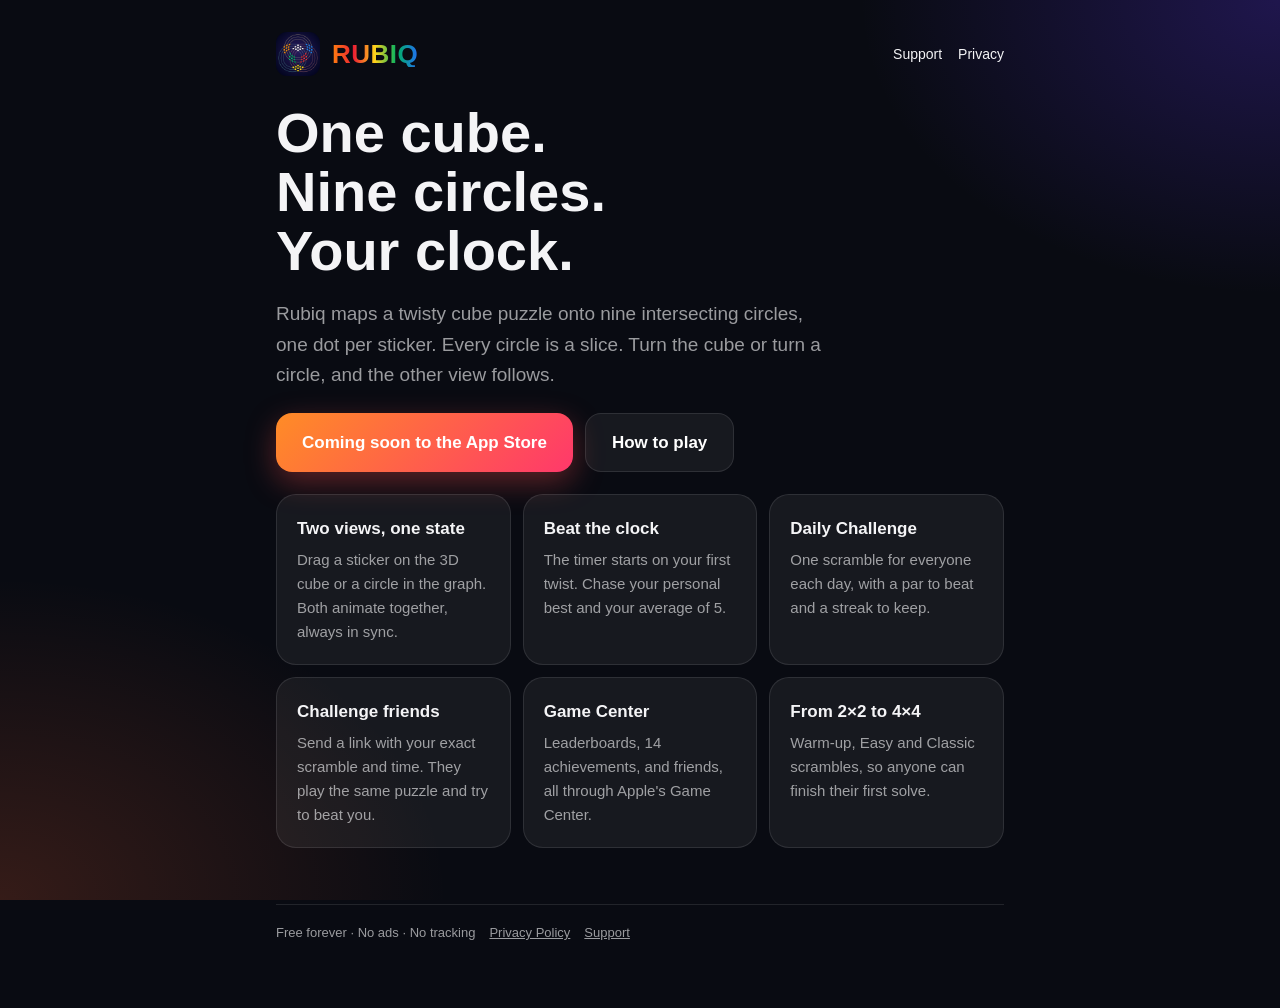
==== index.html @ 7705ba24 "Rubiq website: landing, privacy, support, challenge links, universal links Co-Authored-By: Claude Op" ====
<!doctype html>
<html lang="en">
<head>
  <meta charset="utf-8">
  <meta name="viewport" content="width=device-width, initial-scale=1">
  <title>Rubiq: Cube &amp; Circles</title>
  <meta name="description" content="A twisty cube puzzle mapped onto 9 intersecting circles. Turn the cube or the circles, beat the clock, challenge friends. Free, no ads.">
  <meta property="og:title" content="Rubiq: Cube & Circles">
  <meta property="og:description" content="One cube. Nine circles. Your clock. Free, no ads.">
  <meta property="og:image" content="https://rubiq-game.pages.dev/img/icon-512.png">
  <meta name="theme-color" content="#090b12">
  <link rel="icon" href="/img/favicon-32.png">
  <link rel="apple-touch-icon" href="/img/apple-touch-icon.png">
  <link rel="stylesheet" href="/style.css">
</head>
<body>
  <div class="wrap">
    <header class="top">
      <a href="/"><img src="/img/icon-512.png" alt=""><span class="brand">RUBIQ</span></a>
      <nav><a href="/support">Support</a><a href="/privacy">Privacy</a></nav>
    </header>

    <h1>One cube.<br>Nine circles.<br>Your clock.</h1>
    <p class="lede">Rubiq maps a twisty cube puzzle onto nine intersecting circles, one dot per sticker. Every circle is a slice. Turn the cube or turn a circle, and the other view follows.</p>

    <div class="actions">
      <a class="btn hot" id="store" href="#">Download on the App Store</a>
      <a class="btn ghost" href="/support">How to play</a>
    </div>

    <img class="hero-img" src="/img/screen-game.png" alt="Rubiq game screen showing the circle graph above a 3D cube" onerror="this.remove()">

    <div class="grid">
      <div class="card"><h3>Two views, one state</h3><p>Drag a sticker on the 3D cube or a circle in the graph. Both animate together, always in sync.</p></div>
      <div class="card"><h3>Beat the clock</h3><p>The timer starts on your first twist. Chase your personal best and your average of 5.</p></div>
      <div class="card"><h3>Daily Challenge</h3><p>One scramble for everyone each day, with a par to beat and a streak to keep.</p></div>
      <div class="card"><h3>Challenge friends</h3><p>Send a link with your exact scramble and time. They play the same puzzle and try to beat you.</p></div>
      <div class="card"><h3>Game Center</h3><p>Leaderboards, 14 achievements, and friends, all through Apple's Game Center.</p></div>
      <div class="card"><h3>From 2×2 to 4×4</h3><p>Warm-up, Easy and Classic scrambles, so anyone can finish their first solve.</p></div>
    </div>

    <footer>
      <span>Free forever · No ads · No tracking</span>
      <a href="/privacy">Privacy Policy</a>
      <a href="/support">Support</a>
    </footer>
  </div>
  <script src="/config.js"></script>
  <script>
    const store = document.getElementById("store");
    if (window.RUBIQ.APP_STORE_URL) { store.href = window.RUBIQ.APP_STORE_URL; }
    else { store.textContent = "Coming soon to the App Store"; store.removeAttribute("href"); }
  </script>
</body>
</html>
---- style.css ----
:root {
  --bg: #090b12;
  --card: rgba(255, 255, 255, 0.06);
  --stroke: rgba(255, 255, 255, 0.1);
  --text: #f4f4f6;
  --muted: rgba(244, 244, 246, 0.62);
  --hot: linear-gradient(135deg, #ff8c26, #ff386b);
  --cool: linear-gradient(135deg, #408cff, #734dff);
  --logo: linear-gradient(90deg, #ff800f, #eb1f33, #ffd41a, #00b361, #216ef5);
}
* { box-sizing: border-box; }
html { -webkit-text-size-adjust: 100%; }
body {
  margin: 0;
  background:
    radial-gradient(600px 420px at 100% 0%, rgba(89, 51, 230, 0.28), transparent 70%),
    radial-gradient(640px 460px at 0% 100%, rgba(255, 102, 51, 0.18), transparent 70%),
    var(--bg);
  background-attachment: fixed;
  color: var(--text);
  font: 16px/1.6 -apple-system, BlinkMacSystemFont, "SF Pro Text", "Segoe UI", Roboto, sans-serif;
  min-height: 100vh;
}
a { color: #7fb0ff; }
.wrap { max-width: 760px; margin: 0 auto; padding: 32px 16px 64px; }
header.top { display: flex; align-items: center; gap: 12px; margin-bottom: 28px; }
header.top img { width: 44px; height: 44px; border-radius: 11px; }
header.top a { text-decoration: none; color: inherit; display: flex; align-items: center; gap: 12px; }
.brand { font: 900 26px/1 ui-rounded, "SF Pro Rounded", -apple-system, sans-serif; background: var(--logo); -webkit-background-clip: text; background-clip: text; color: transparent; letter-spacing: 0.5px; }
nav { margin-left: auto; display: flex; gap: 16px; font-size: 14px; }
nav a { color: var(--muted); text-decoration: none; }
nav a:hover { color: var(--text); }
h1 { font: 900 clamp(34px, 7vw, 56px)/1.05 ui-rounded, "SF Pro Rounded", -apple-system, sans-serif; margin: 8px 0 14px; }
h2 { font: 800 22px/1.25 ui-rounded, "SF Pro Rounded", -apple-system, sans-serif; margin: 36px 0 10px; }
h3 { font-size: 17px; margin: 22px 0 6px; }
p, li { color: var(--muted); }
strong { color: var(--text); }
.lede { font-size: 19px; color: var(--muted); max-width: 560px; }
.card { background: var(--card); border: 1px solid var(--stroke); border-radius: 20px; padding: 20px; }
.grid { display: grid; grid-template-columns: repeat(auto-fit, minmax(210px, 1fr)); gap: 12px; margin-top: 18px; }
.grid .card h3 { margin-top: 0; color: var(--text); }
.grid .card p { margin: 0; font-size: 15px; }
.btn { display: inline-flex; align-items: center; justify-content: center; gap: 8px; padding: 15px 26px; border-radius: 16px; font-weight: 800; font-size: 17px; text-decoration: none; color: #fff; border: 0; cursor: pointer; }
.btn.hot { background: var(--hot); box-shadow: 0 10px 30px rgba(255, 77, 77, 0.35); }
.btn.cool { background: var(--cool); }
.btn.ghost { background: var(--card); border: 1px solid var(--stroke); }
.actions { display: flex; flex-wrap: wrap; gap: 12px; margin: 22px 0; }
.hero-img { width: 100%; max-width: 360px; display: block; margin: 26px auto 0; border-radius: 28px; }
footer { margin-top: 56px; padding-top: 18px; border-top: 1px solid var(--stroke); font-size: 13px; color: var(--muted); display: flex; flex-wrap: wrap; gap: 14px; }
footer a { color: var(--muted); }
.time { font: 800 clamp(44px, 12vw, 72px)/1 ui-monospace, "SF Mono", Menlo, monospace; margin: 8px 0; }
.pill { display: inline-block; padding: 5px 12px; border-radius: 999px; background: var(--hot); color: #fff; font-weight: 800; font-size: 13px; }
.muted { color: var(--muted); }
details { background: var(--card); border: 1px solid var(--stroke); border-radius: 14px; padding: 12px 16px; margin: 10px 0; }
summary { cursor: pointer; font-weight: 700; color: var(--text); }
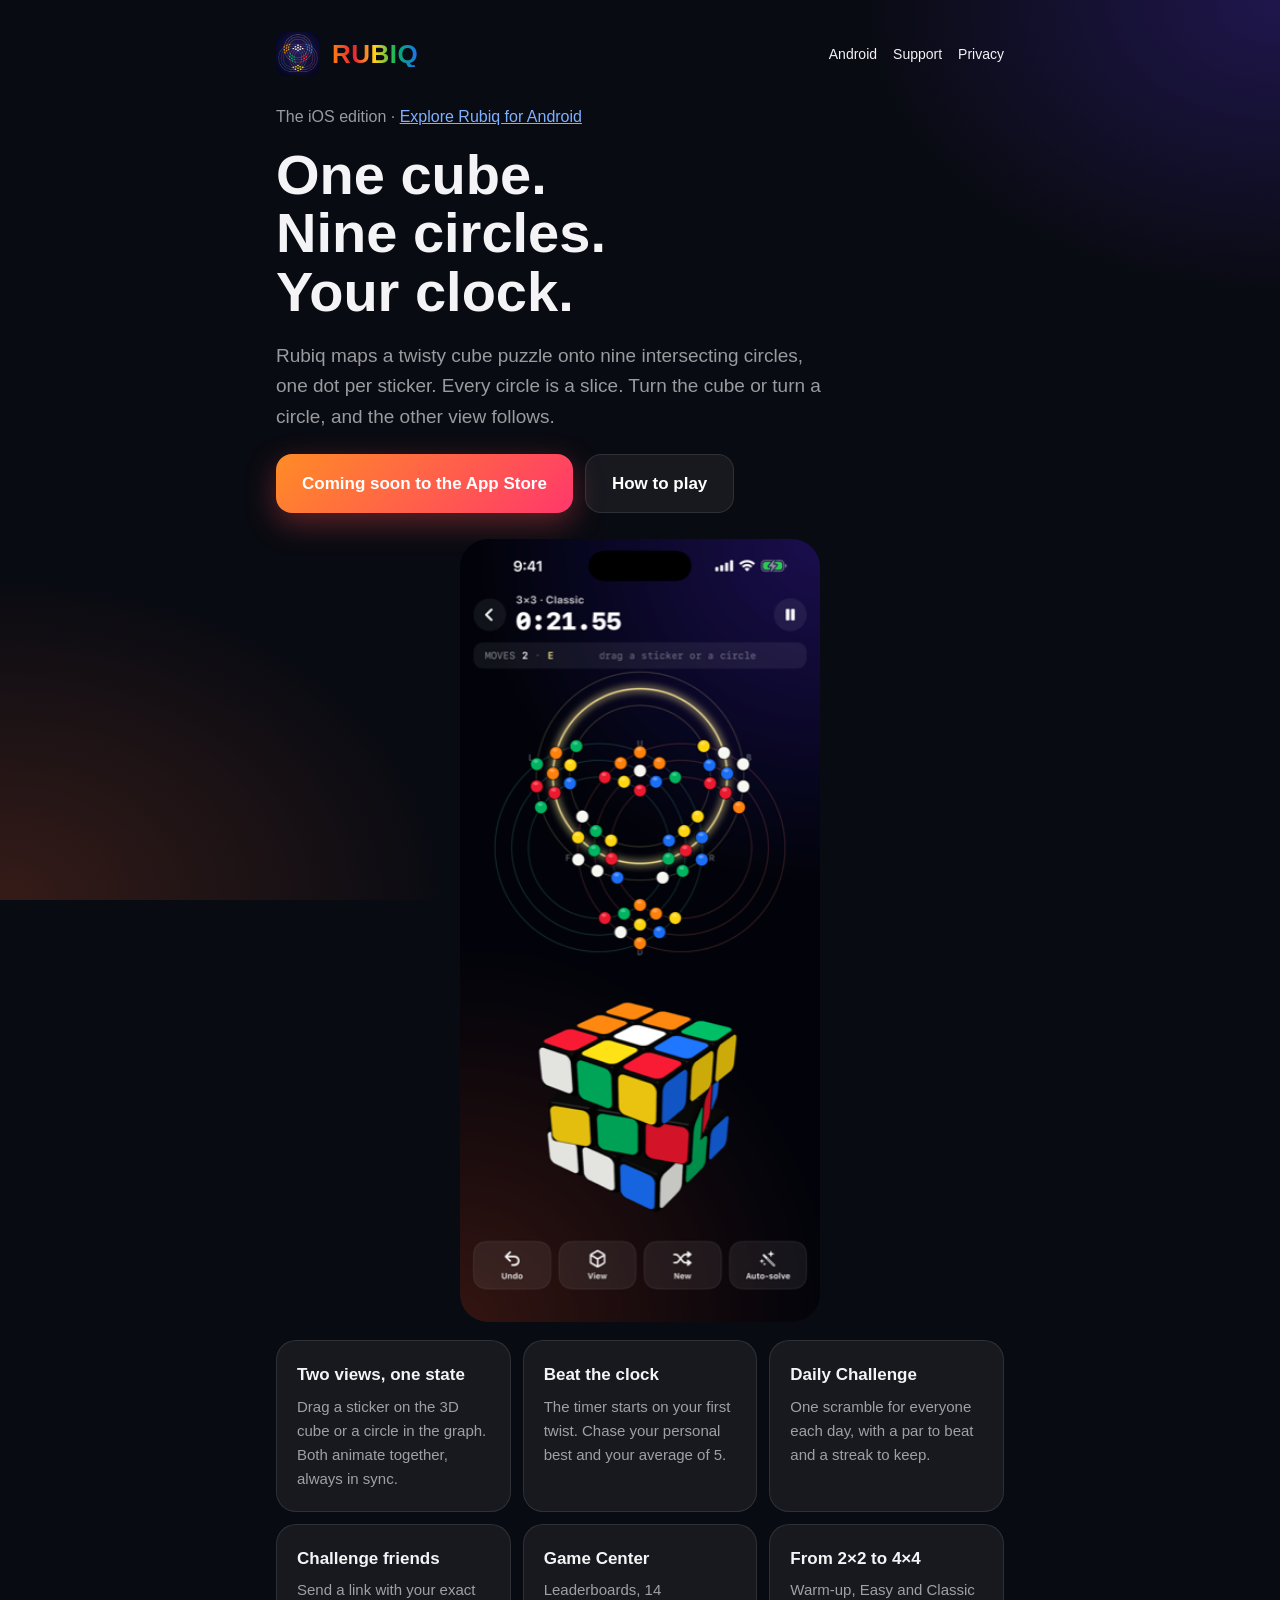
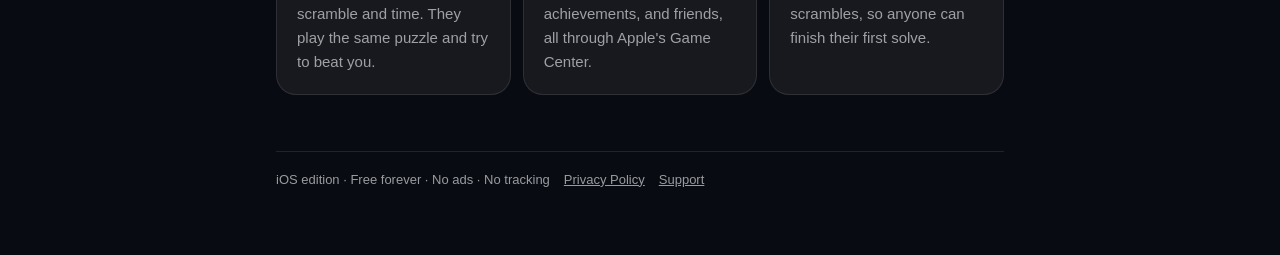
==== commit 4a86a146: "Android edition pages, app-ads.txt and cross-links (already deployed) Co-Authored-By: Claude Opus 5." ====
--- a/index.html
+++ b/index.html
@@ -4,10 +4,10 @@
   <meta charset="utf-8">
   <meta name="viewport" content="width=device-width, initial-scale=1">
   <title>Rubiq: Cube &amp; Circles</title>
-  <meta name="description" content="A twisty cube puzzle mapped onto 9 intersecting circles. Turn the cube or the circles, beat the clock, challenge friends. Free, no ads.">
+  <meta name="description" content="A twisty cube puzzle mapped onto 9 intersecting circles. Turn the cube or the circles, beat the clock, challenge friends. Free on iOS, no ads.">
   <meta property="og:title" content="Rubiq: Cube & Circles">
-  <meta property="og:description" content="One cube. Nine circles. Your clock. Free, no ads.">
-  <meta property="og:image" content="https://rubiq-game.pages.dev/img/icon-512.png">
+  <meta property="og:description" content="One cube. Nine circles. Your clock. Free on iOS, no ads.">
+  <meta property="og:image" content="https://rubiq.crabfish.dev/img/icon-512.png">
   <meta name="theme-color" content="#090b12">
   <link rel="icon" href="/img/favicon-32.png">
   <link rel="apple-touch-icon" href="/img/apple-touch-icon.png">
@@ -17,9 +17,10 @@
   <div class="wrap">
     <header class="top">
       <a href="/"><img src="/img/icon-512.png" alt=""><span class="brand">RUBIQ</span></a>
-      <nav><a href="/support">Support</a><a href="/privacy">Privacy</a></nav>
+      <nav aria-label="Main navigation"><a href="/android/">Android</a><a href="/support">Support</a><a href="/privacy">Privacy</a></nav>
     </header>
 
+    <p class="muted">The iOS edition · <a href="/android/">Explore Rubiq for Android</a></p>
     <h1>One cube.<br>Nine circles.<br>Your clock.</h1>
     <p class="lede">Rubiq maps a twisty cube puzzle onto nine intersecting circles, one dot per sticker. Every circle is a slice. Turn the cube or turn a circle, and the other view follows.</p>
 
@@ -40,7 +41,7 @@
     </div>
 
     <footer>
-      <span>Free forever · No ads · No tracking</span>
+      <span>iOS edition · Free forever · No ads · No tracking</span>
       <a href="/privacy">Privacy Policy</a>
       <a href="/support">Support</a>
     </footer>
--- a/style.css
+++ b/style.css
@@ -23,7 +23,7 @@
 }
 a { color: #7fb0ff; }
 .wrap { max-width: 760px; margin: 0 auto; padding: 32px 16px 64px; }
-header.top { display: flex; align-items: center; gap: 12px; margin-bottom: 28px; }
+header.top { display: flex; flex-wrap: wrap; align-items: center; gap: 12px; margin-bottom: 28px; }
 header.top img { width: 44px; height: 44px; border-radius: 11px; }
 header.top a { text-decoration: none; color: inherit; display: flex; align-items: center; gap: 12px; }
 .brand { font: 900 26px/1 ui-rounded, "SF Pro Rounded", -apple-system, sans-serif; background: var(--logo); -webkit-background-clip: text; background-clip: text; color: transparent; letter-spacing: 0.5px; }
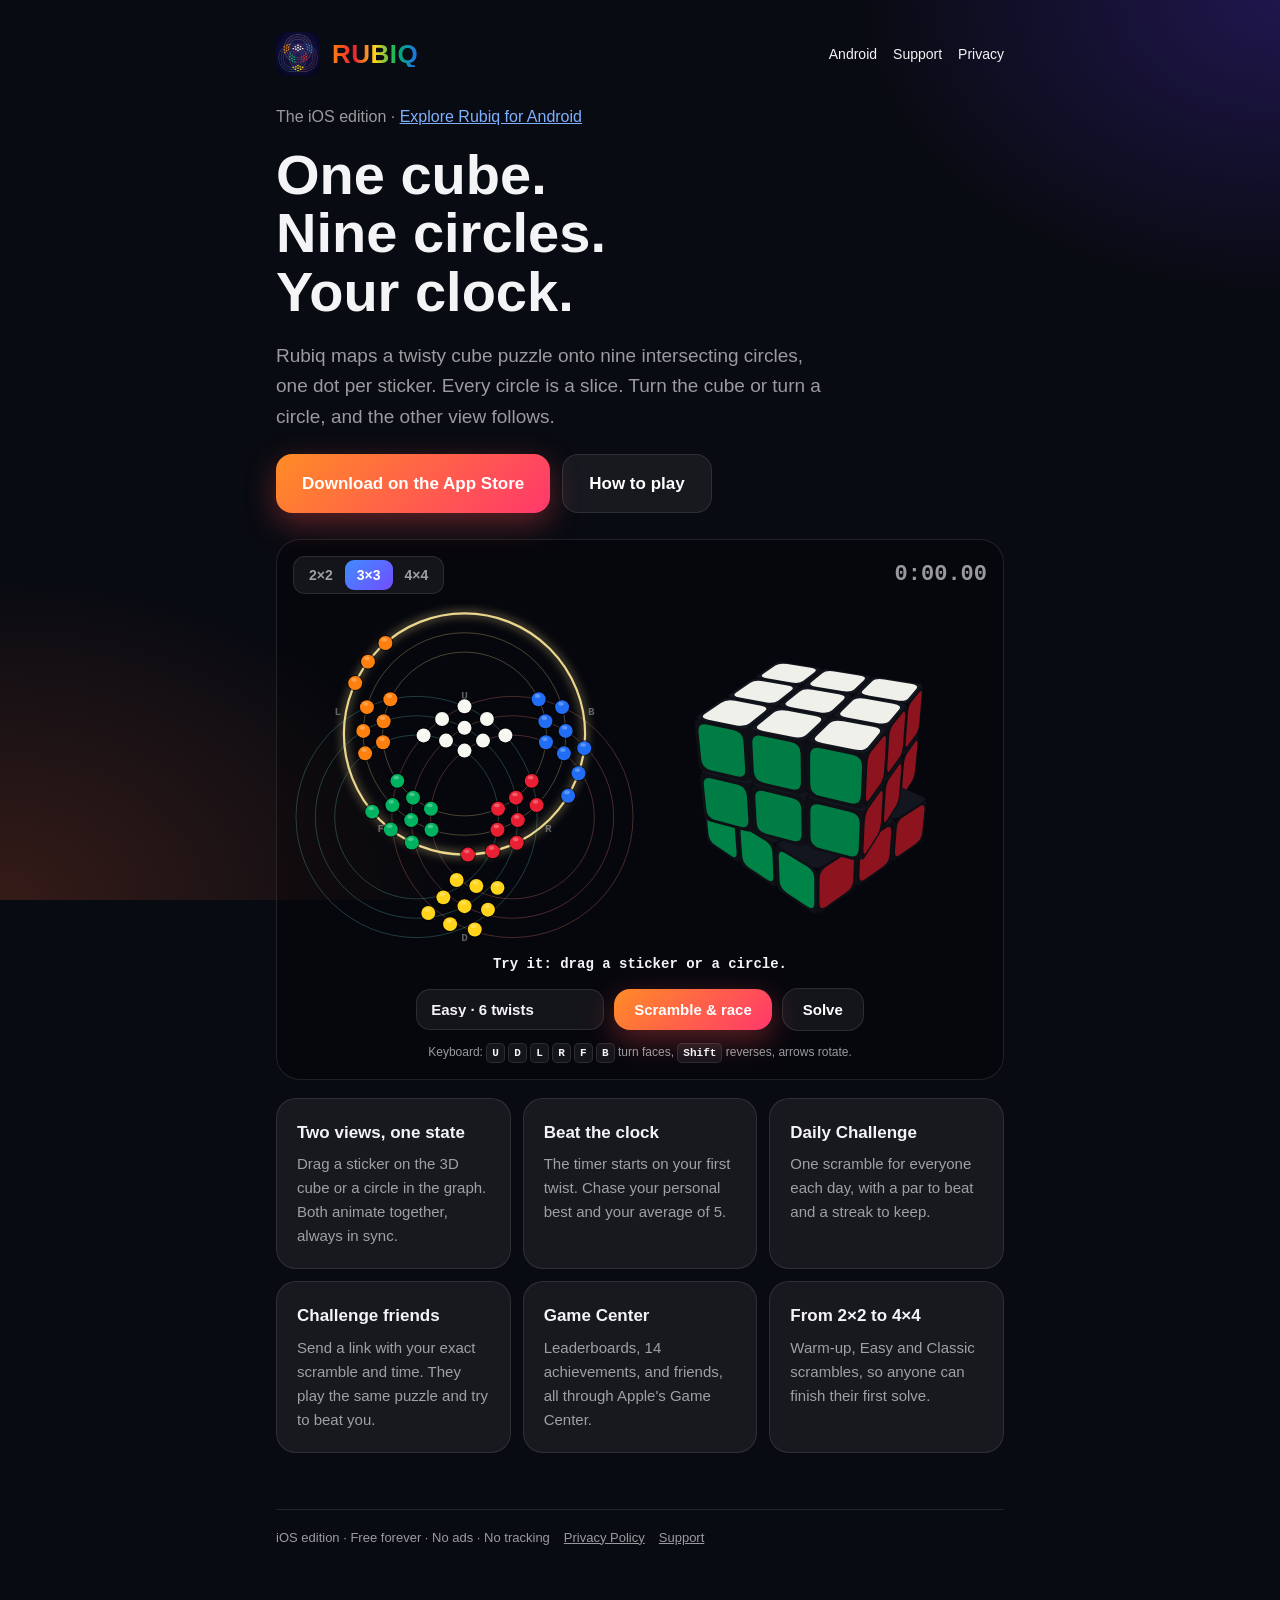
==== commit 9cce2f2a: "Live App Store links, Smart App Banner, playable cube + circle graph on the landing page Co-Authored" ====
--- a/index.html
+++ b/index.html
@@ -9,6 +9,7 @@
   <meta property="og:description" content="One cube. Nine circles. Your clock. Free on iOS, no ads.">
   <meta property="og:image" content="https://rubiq.crabfish.dev/img/icon-512.png">
   <meta name="theme-color" content="#090b12">
+  <meta name="apple-itunes-app" content="app-id=6815993772">
   <link rel="icon" href="/img/favicon-32.png">
   <link rel="apple-touch-icon" href="/img/apple-touch-icon.png">
   <link rel="stylesheet" href="/style.css">
@@ -29,7 +30,36 @@
       <a class="btn ghost" href="/support">How to play</a>
     </div>
 
-    <img class="hero-img" src="/img/screen-game.png" alt="Rubiq game screen showing the circle graph above a 3D cube" onerror="this.remove()">
+    <section id="playground" class="playground" tabindex="0" aria-label="Playable Rubiq: a 3D cube and its circle graph">
+      <div class="pg-head">
+        <div class="pg-sizes" role="group" aria-label="Cube size">
+          <button type="button" data-size="2" aria-pressed="false">2×2</button>
+          <button type="button" data-size="3" aria-pressed="true">3×3</button>
+          <button type="button" data-size="4" aria-pressed="false">4×4</button>
+        </div>
+        <span id="pg-time" class="pg-time" aria-label="Timer">0:00.00</span>
+      </div>
+      <div class="pg-views">
+        <canvas id="pg-graph" role="img" aria-label="Circle graph. Drag along a circle to turn its slice, or tap a circle."></canvas>
+        <canvas id="pg-cube" role="img" aria-label="3D cube. Drag a sticker to turn its layer, drag the background to rotate."></canvas>
+      </div>
+      <p id="pg-status" class="pg-status" aria-live="polite">Try it: drag a sticker or a circle.</p>
+      <div class="pg-controls">
+        <label class="pg-select">
+          <span class="sr-only">Difficulty</span>
+          <select id="pg-difficulty">
+            <option value="warmup">Warm-up · 3 twists</option>
+            <option value="easy" selected>Easy · 6 twists</option>
+            <option value="classic">Classic · full scramble</option>
+          </select>
+        </label>
+        <button type="button" id="pg-scramble" class="btn hot">Scramble &amp; race</button>
+        <button type="button" id="pg-solve" class="btn ghost">Solve</button>
+      </div>
+      <p id="pg-cta" class="pg-cta" hidden>Nice! Daily Challenges, friend challenges and Game Center leaderboards are waiting in the app. <a class="store-link" href="/">Get Rubiq</a></p>
+      <p class="pg-keys">Keyboard: <kbd>U</kbd> <kbd>D</kbd> <kbd>L</kbd> <kbd>R</kbd> <kbd>F</kbd> <kbd>B</kbd> turn faces, <kbd>Shift</kbd> reverses, arrows rotate.</p>
+      <noscript><img class="hero-img" src="/img/screen-game.png" alt="Rubiq game screen showing the circle graph above a 3D cube"></noscript>
+    </section>
 
     <div class="grid">
       <div class="card"><h3>Two views, one state</h3><p>Drag a sticker on the 3D cube or a circle in the graph. Both animate together, always in sync.</p></div>
@@ -49,8 +79,10 @@
   <script src="/config.js"></script>
   <script>
     const store = document.getElementById("store");
+    document.querySelectorAll(".store-link").forEach((a) => { if (window.RUBIQ.APP_STORE_URL) a.href = window.RUBIQ.APP_STORE_URL; });
     if (window.RUBIQ.APP_STORE_URL) { store.href = window.RUBIQ.APP_STORE_URL; }
     else { store.textContent = "Coming soon to the App Store"; store.removeAttribute("href"); }
   </script>
+  <script src="/play.js" defer></script>
 </body>
 </html>
--- a/style.css
+++ b/style.css
@@ -53,3 +53,33 @@
 .muted { color: var(--muted); }
 details { background: var(--card); border: 1px solid var(--stroke); border-radius: 14px; padding: 12px 16px; margin: 10px 0; }
 summary { cursor: pointer; font-weight: 700; color: var(--text); }
+
+/* Playable cube */
+.sr-only { position: absolute; width: 1px; height: 1px; overflow: hidden; clip: rect(0 0 0 0); white-space: nowrap; }
+.playground { margin: 26px 0 8px; padding: 16px; border-radius: 24px; background: rgba(0, 0, 0, 0.28); border: 1px solid var(--stroke); outline: none; }
+.playground:focus-visible { border-color: rgba(127, 176, 255, 0.7); }
+.pg-head { display: flex; align-items: center; justify-content: space-between; gap: 12px; }
+.pg-sizes { display: inline-flex; padding: 3px; border-radius: 12px; background: var(--card); border: 1px solid var(--stroke); }
+.pg-sizes button { border: 0; background: none; color: var(--muted); font: 700 14px/1 ui-rounded, "SF Pro Rounded", -apple-system, sans-serif; padding: 8px 12px; border-radius: 9px; cursor: pointer; }
+.pg-sizes button[aria-pressed="true"] { background: var(--cool); color: #fff; }
+.pg-time { font: 800 22px/1 ui-monospace, "SF Mono", Menlo, monospace; color: var(--muted); font-variant-numeric: tabular-nums; }
+.pg-time.live { color: var(--text); }
+.pg-views { display: grid; grid-template-columns: 1fr 1fr; gap: 8px; margin-top: 10px; }
+.pg-views canvas { width: 100%; aspect-ratio: 1; display: block; touch-action: none; cursor: grab; }
+.pg-views canvas:active { cursor: grabbing; }
+.pg-status { margin: 6px 0 12px; min-height: 1.6em; text-align: center; font: 600 14px/1.6 ui-monospace, "SF Mono", Menlo, monospace; color: var(--text); }
+.pg-controls { display: flex; flex-wrap: wrap; gap: 10px; justify-content: center; align-items: center; }
+.pg-controls .btn { padding: 12px 20px; font-size: 15px; }
+.pg-select select { appearance: none; -webkit-appearance: none; background: var(--card); color: var(--text); border: 1px solid var(--stroke); border-radius: 14px; padding: 12px 14px; font: 600 15px/1 -apple-system, BlinkMacSystemFont, sans-serif; cursor: pointer; }
+.pg-cta { margin: 14px 0 0; text-align: center; font-size: 15px; }
+.pg-cta a { font-weight: 800; }
+.pg-keys { margin: 12px 0 0; text-align: center; font-size: 12px; color: var(--muted); }
+kbd { display: inline-block; min-width: 1.6em; padding: 1px 5px; border-radius: 5px; border: 1px solid var(--stroke); background: var(--card); font: 600 11px/1.5 ui-monospace, Menlo, monospace; color: var(--text); text-align: center; }
+.playground.pg-solved .pg-time { color: #66ccbd; }
+@media (max-width: 600px) {
+  .playground { padding: 12px; }
+  .pg-views { grid-template-columns: 1fr; }
+  .pg-views canvas { max-height: 46vh; margin: 0 auto; }
+  .pg-keys { display: none; }
+}
+@media (hover: none) { .pg-keys { display: none; } }
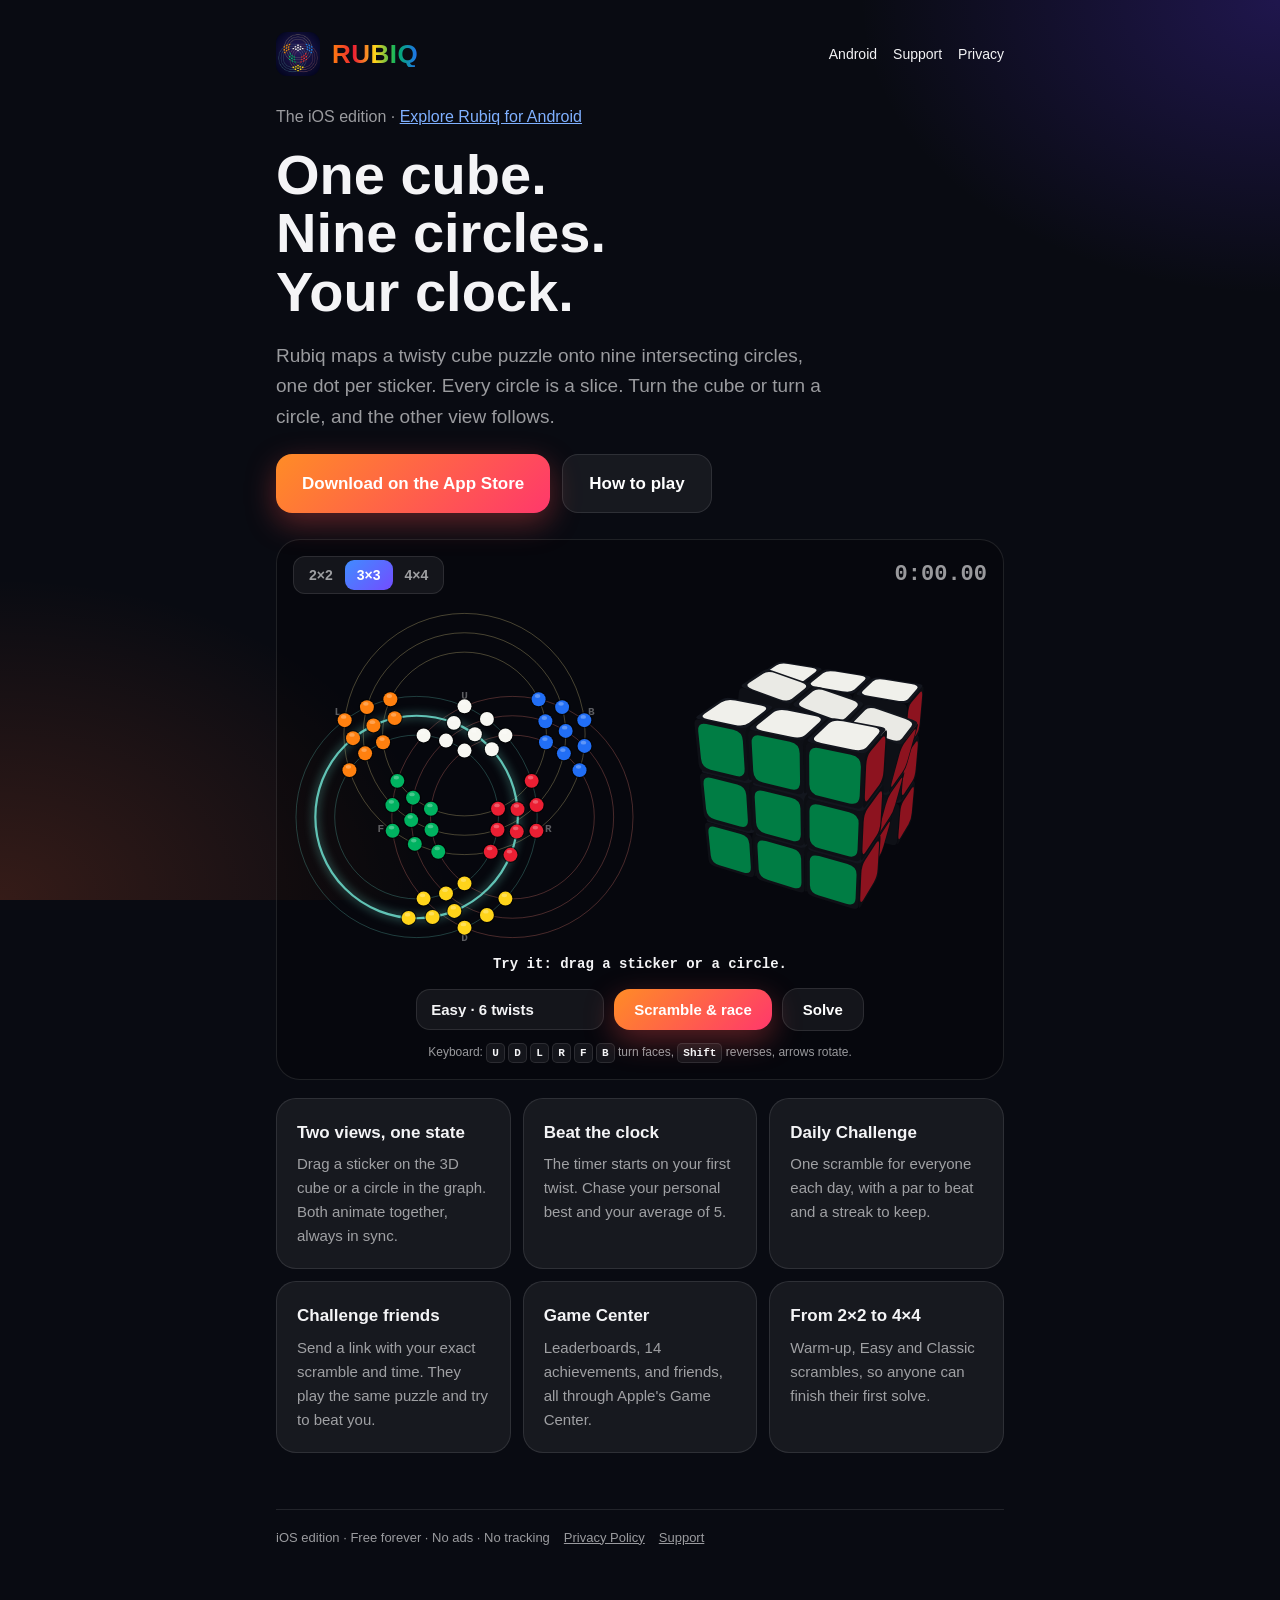
==== commit d5f85e49: "1200x630 link-preview cards (og:image) and full OG/Twitter tags Co-Authored-By: Claude Opus 5.5 <nor" ====
--- a/index.html
+++ b/index.html
@@ -7,7 +7,16 @@
   <meta name="description" content="A twisty cube puzzle mapped onto 9 intersecting circles. Turn the cube or the circles, beat the clock, challenge friends. Free on iOS, no ads.">
   <meta property="og:title" content="Rubiq: Cube & Circles">
   <meta property="og:description" content="One cube. Nine circles. Your clock. Free on iOS, no ads.">
-  <meta property="og:image" content="https://rubiq.crabfish.dev/img/icon-512.png">
+  <link rel="canonical" href="https://rubiq.crabfish.dev/">
+  <meta property="og:url" content="https://rubiq.crabfish.dev/">
+  <meta property="og:type" content="website">
+  <meta property="og:site_name" content="Rubiq">
+  <meta property="og:image" content="https://rubiq.crabfish.dev/img/og.jpg">
+  <meta property="og:image:width" content="1200">
+  <meta property="og:image:height" content="630">
+  <meta property="og:image:alt" content="Rubiq: a 3D twisty cube beside its graph of nine intersecting circles">
+  <meta name="twitter:card" content="summary_large_image">
+  <meta name="twitter:image" content="https://rubiq.crabfish.dev/img/og.jpg">
   <meta name="theme-color" content="#090b12">
   <meta name="apple-itunes-app" content="app-id=6815993772">
   <link rel="icon" href="/img/favicon-32.png">
